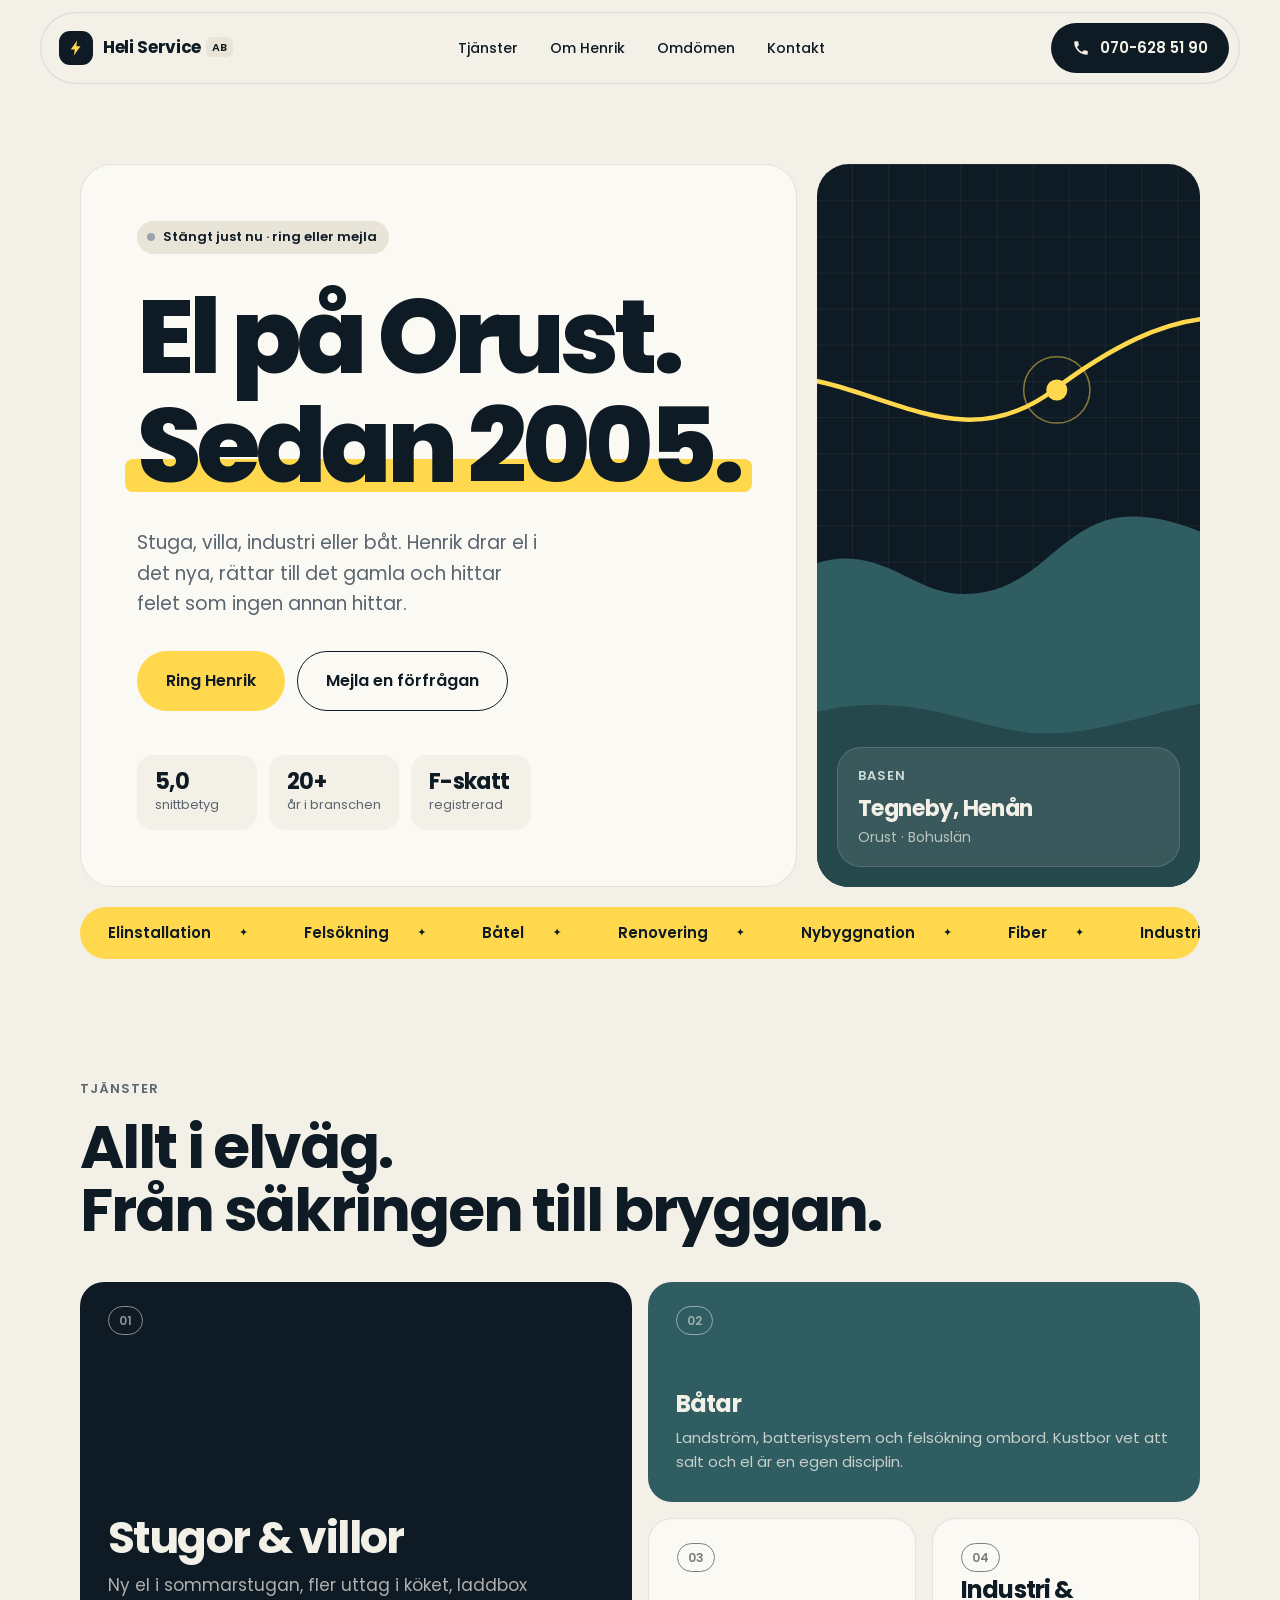
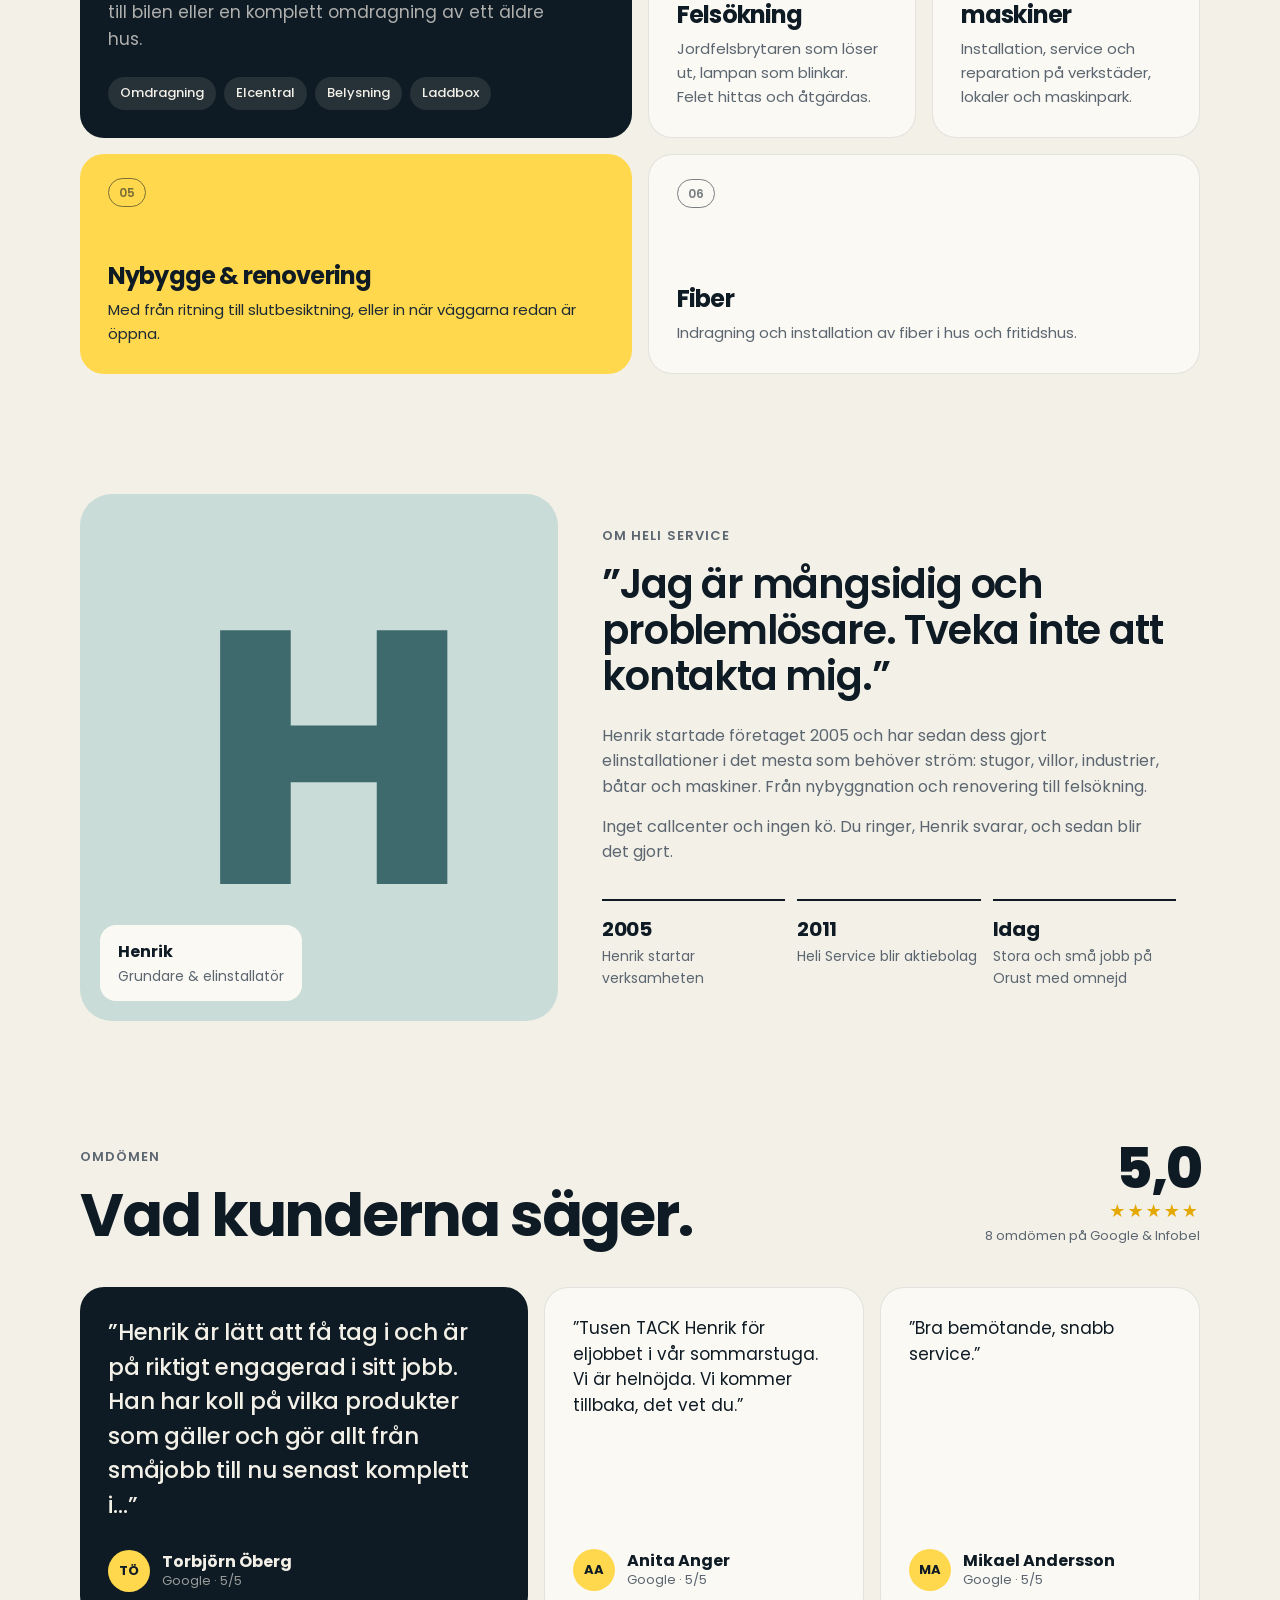
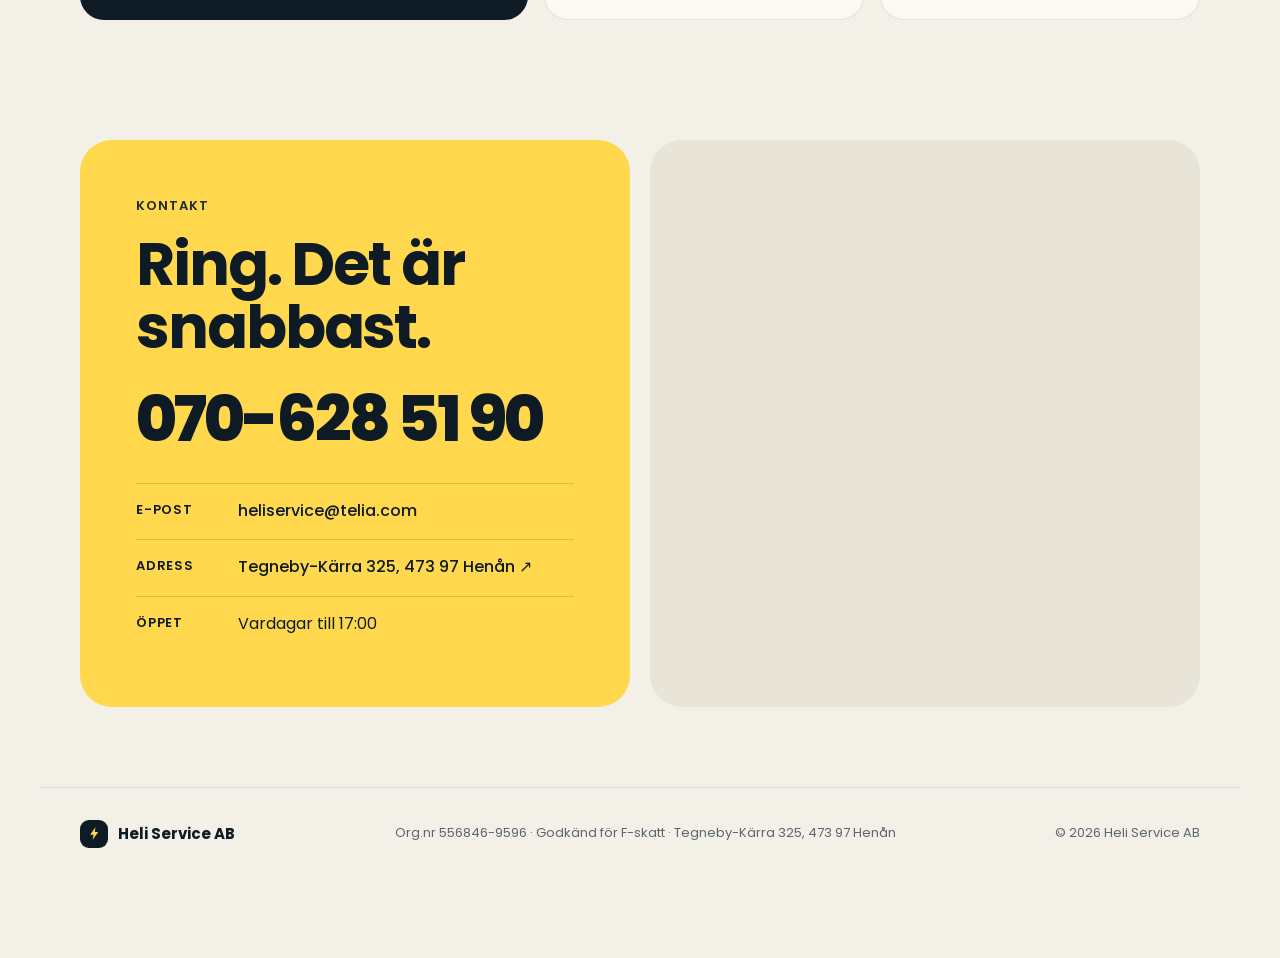
==== index.html @ 4d69cce1 "Lägg till webbplats för Heli Service AB Co-Authored-By: Claude Opus 5.5 <noreply@anthropic.com> Clau" ====
<!doctype html>
<html lang="sv">
<head>
  <meta charset="utf-8">
  <meta name="viewport" content="width=device-width, initial-scale=1">
  <title>Heli Service AB — Elektriker på Orust sedan 2005</title>
  <meta name="description" content="Heli Service AB i Henån. Elinstallationer för stugor, villor, industri, båtar och maskiner. Nybyggnation, renovering och felsökning. Ring Henrik: 070-628 51 90.">
  <meta name="theme-color" content="#0F1B24">
  <link rel="icon" href="data:image/svg+xml,%3Csvg xmlns='http://www.w3.org/2000/svg' viewBox='0 0 32 32'%3E%3Crect width='32' height='32' rx='9' fill='%230F1B24'/%3E%3Cpath d='M18 5 9 18h6l-2 9 9-13h-6z' fill='%23FFD84D'/%3E%3C/svg%3E">
  <link rel="preconnect" href="https://fonts.googleapis.com">
  <link rel="preconnect" href="https://fonts.gstatic.com" crossorigin>
  <link href="https://fonts.googleapis.com/css2?family=Poppins:wght@400;500;600;700;800&display=swap" rel="stylesheet">
  <link rel="stylesheet" href="styles.css">
  <script type="application/ld+json">
  {
    "@context": "https://schema.org",
    "@type": "Electrician",
    "name": "Heli Service AB",
    "telephone": "+46706285190",
    "email": "heliservice@telia.com",
    "foundingDate": "2005",
    "address": {
      "@type": "PostalAddress",
      "streetAddress": "Tegneby-Kärra 325",
      "postalCode": "473 97",
      "addressLocality": "Henån",
      "addressCountry": "SE"
    },
    "geo": { "@type": "GeoCoordinates", "latitude": 58.1513, "longitude": 11.5915 },
    "areaServed": "Orust",
    "aggregateRating": { "@type": "AggregateRating", "ratingValue": "5", "reviewCount": "8" }
  }
  </script>
</head>
<body>

  <header class="nav" id="top">
    <a class="brand" href="#top" aria-label="Heli Service AB, till toppen">
      <span class="brand-mark" aria-hidden="true">
        <svg viewBox="0 0 24 24"><path d="M13.5 2 5 14h5.5L9 22l9-12.5h-5.5z"/></svg>
      </span>
      <span class="brand-name">Heli Service<span class="brand-ab">AB</span></span>
    </a>
    <nav class="nav-links" aria-label="Huvudmeny">
      <a href="#tjanster">Tjänster</a>
      <a href="#om">Om Henrik</a>
      <a href="#omdomen">Omdömen</a>
      <a href="#kontakt">Kontakt</a>
    </nav>
    <a class="btn btn-dark nav-cta" href="tel:+46706285190">
      <svg viewBox="0 0 24 24" aria-hidden="true"><path d="M6.6 10.8a15.1 15.1 0 0 0 6.6 6.6l2.2-2.2c.3-.3.7-.4 1-.2 1.1.4 2.3.6 3.6.6.6 0 1 .4 1 1V20c0 .6-.4 1-1 1A17 17 0 0 1 3 4c0-.6.4-1 1-1h3.5c.6 0 1 .4 1 1 0 1.3.2 2.5.6 3.6.1.3 0 .7-.2 1z"/></svg>
      070-628 51 90
    </a>
  </header>

  <main>

    <!-- HERO -->
    <section class="hero">
      <div class="hero-copy">
        <p class="status" id="status" hidden>
          <span class="dot" aria-hidden="true"></span><span id="status-text"></span>
        </p>
        <h1>El på Orust.<br><span class="hl">Sedan 2005.</span></h1>
        <p class="lead">Stuga, villa, industri eller båt. Henrik drar el i det nya, rättar till det gamla och hittar felet som ingen annan hittar.</p>
        <div class="hero-actions">
          <a class="btn btn-volt btn-lg" href="tel:+46706285190">Ring Henrik</a>
          <a class="btn btn-ghost btn-lg" href="mailto:heliservice@telia.com">Mejla en förfrågan</a>
        </div>
        <ul class="hero-facts" aria-label="Snabbfakta">
          <li><strong>5,0</strong><span>snittbetyg</span></li>
          <li><strong>20+</strong><span>år i branschen</span></li>
          <li><strong>F-skatt</strong><span>registrerad</span></li>
        </ul>
      </div>

      <div class="hero-card" aria-hidden="true">
        <svg class="coast" viewBox="0 0 400 480" preserveAspectRatio="xMidYMid slice">
          <defs>
            <pattern id="grid" width="24" height="24" patternUnits="userSpaceOnUse">
              <path d="M24 0H0v24" fill="none" stroke="currentColor" stroke-opacity=".07"/>
            </pattern>
          </defs>
          <rect width="400" height="480" fill="url(#grid)"/>
          <!-- förenklad kustlinje -->
          <path class="land" d="M0 300c40-10 60-40 95-38s50 30 90 22 55-52 100-50 60 30 115 18V480H0z"/>
          <path class="land land-2" d="M0 380c50-6 80-26 130-20s70 24 120 16 90-30 150-18V480H0z"/>
          <path class="wire" d="M-10 150 C 90 110, 150 210, 230 150 S 360 90, 420 130"/>
          <circle class="pin-ring" cx="232" cy="150" r="22"/>
          <circle class="pin" cx="232" cy="150" r="7"/>
        </svg>
        <div class="hero-card-label">
          <span class="eyebrow">Basen</span>
          <strong>Tegneby, Henån</strong>
          <span>Orust · Bohuslän</span>
        </div>
      </div>
    </section>

    <!-- MARQUEE -->
    <div class="ticker" aria-hidden="true">
      <div class="ticker-track">
        <span>Elinstallation</span><span>Felsökning</span><span>Båtel</span><span>Renovering</span><span>Nybyggnation</span><span>Fiber</span><span>Industri</span><span>Maskiner</span>
        <span>Elinstallation</span><span>Felsökning</span><span>Båtel</span><span>Renovering</span><span>Nybyggnation</span><span>Fiber</span><span>Industri</span><span>Maskiner</span>
      </div>
    </div>

    <!-- TJÄNSTER -->
    <section class="section" id="tjanster">
      <div class="section-head">
        <p class="eyebrow">Tjänster</p>
        <h2>Allt i elväg.<br>Från säkringen till bryggan.</h2>
      </div>

      <div class="bento">
        <article class="tile tile-xl tile-dark">
          <span class="tag">01</span>
          <h3>Stugor &amp; villor</h3>
          <p>Ny el i sommarstugan, fler uttag i köket, laddbox till bilen eller en komplett omdragning av ett äldre hus.</p>
          <ul class="chips">
            <li>Omdragning</li><li>Elcentral</li><li>Belysning</li><li>Laddbox</li>
          </ul>
        </article>

        <article class="tile tile-sea">
          <span class="tag">02</span>
          <h3>Båtar</h3>
          <p>Landström, batterisystem och felsökning ombord. Kust&shy;bor vet att salt och el är en egen disciplin.</p>
        </article>

        <article class="tile">
          <span class="tag">03</span>
          <h3>Felsökning</h3>
          <p>Jordfelsbrytaren som löser ut, lampan som blinkar. Felet hittas och åtgärdas.</p>
        </article>

        <article class="tile">
          <span class="tag">04</span>
          <h3>Industri &amp; maskiner</h3>
          <p>Installation, service och reparation på verkstäder, lokaler och maskinpark.</p>
        </article>

        <article class="tile tile-volt">
          <span class="tag">05</span>
          <h3>Nybygge &amp; renovering</h3>
          <p>Med från ritning till slutbesiktning, eller in när väggarna redan är öppna.</p>
        </article>

        <article class="tile tile-wide">
          <span class="tag">06</span>
          <h3>Fiber</h3>
          <p>Indragning och installation av fiber i hus och fritidshus.</p>
        </article>
      </div>
    </section>

    <!-- OM -->
    <section class="section about" id="om">
      <div class="about-card">
        <div class="monogram" aria-hidden="true">H</div>
        <div class="about-meta">
          <strong>Henrik</strong>
          <span>Grundare &amp; elinstallatör</span>
        </div>
      </div>
      <div class="about-copy">
        <p class="eyebrow">Om Heli Service</p>
        <blockquote>
          <p>”Jag är mångsidig och problemlösare. Tveka inte att kontakta mig.”</p>
        </blockquote>
        <p>Henrik startade företaget 2005 och har sedan dess gjort elinstallationer i det mesta som behöver ström: stugor, villor, industrier, båtar och maskiner. Från nybyggnation och renovering till felsökning.</p>
        <p>Inget callcenter och ingen kö. Du ringer, Henrik svarar, och sedan blir det gjort.</p>
        <dl class="timeline">
          <div><dt>2005</dt><dd>Henrik startar verksamheten</dd></div>
          <div><dt>2011</dt><dd>Heli Service blir aktiebolag</dd></div>
          <div><dt>Idag</dt><dd>Stora och små jobb på Orust med omnejd</dd></div>
        </dl>
      </div>
    </section>

    <!-- OMDÖMEN -->
    <section class="section" id="omdomen">
      <div class="section-head section-head-row">
        <div>
          <p class="eyebrow">Omdömen</p>
          <h2>Vad kunderna säger.</h2>
        </div>
        <div class="score">
          <span class="score-num">5,0</span>
          <span class="stars" aria-label="5 av 5 stjärnor">★★★★★</span>
          <span class="score-sub">8 omdömen på Google &amp; Infobel</span>
        </div>
      </div>

      <div class="reviews">
        <figure class="review review-lg">
          <blockquote>”Henrik är lätt att få tag i och är på riktigt engagerad i sitt jobb. Han har koll på vilka produkter som gäller och gör allt från småjobb till nu senast komplett i…”</blockquote>
          <figcaption><span class="avatar">TÖ</span><span><strong>Torbjörn Öberg</strong><small>Google · 5/5</small></span></figcaption>
        </figure>
        <figure class="review">
          <blockquote>”Tusen TACK Henrik för eljobbet i vår sommarstuga. Vi är helnöjda. Vi kommer tillbaka, det vet du.”</blockquote>
          <figcaption><span class="avatar">AA</span><span><strong>Anita Anger</strong><small>Google · 5/5</small></span></figcaption>
        </figure>
        <figure class="review">
          <blockquote>”Bra bemötande, snabb service.”</blockquote>
          <figcaption><span class="avatar">MA</span><span><strong>Mikael Andersson</strong><small>Google · 5/5</small></span></figcaption>
        </figure>
      </div>
    </section>

    <!-- KONTAKT -->
    <section class="section contact" id="kontakt">
      <div class="contact-card">
        <p class="eyebrow">Kontakt</p>
        <h2>Ring. Det är snabbast.</h2>
        <a class="big-phone" href="tel:+46706285190">070-628 51 90</a>
        <ul class="contact-list">
          <li>
            <span>E-post</span>
            <a href="mailto:heliservice@telia.com">heliservice@telia.com</a>
          </li>
          <li>
            <span>Adress</span>
            <a href="https://www.google.com/maps/dir/?api=1&destination=Tegneby-K%C3%A4rra+325,+473+97+Hen%C3%A5n" target="_blank" rel="noopener">Tegneby-Kärra 325, 473 97 Henån ↗</a>
          </li>
          <li>
            <span>Öppet</span>
            <p>Vardagar till 17:00</p>
          </li>
        </ul>
      </div>
      <div class="map">
        <iframe title="Karta över Tegneby, Henån"
          src="https://www.openstreetmap.org/export/embed.html?bbox=11.53%2C58.12%2C11.66%2C58.18&layer=mapnik&marker=58.1513%2C11.5915"
          loading="lazy"></iframe>
      </div>
    </section>

  </main>

  <footer class="footer">
    <div class="footer-brand">
      <span class="brand-mark" aria-hidden="true"><svg viewBox="0 0 24 24"><path d="M13.5 2 5 14h5.5L9 22l9-12.5h-5.5z"/></svg></span>
      <span>Heli Service AB</span>
    </div>
    <p>Org.nr 556846-9596 · Godkänd för F-skatt · Tegneby-Kärra 325, 473 97 Henån</p>
    <p>© <span id="year">2026</span> Heli Service AB</p>
  </footer>

  <a class="fab" href="tel:+46706285190" aria-label="Ring Heli Service">
    <svg viewBox="0 0 24 24" aria-hidden="true"><path d="M6.6 10.8a15.1 15.1 0 0 0 6.6 6.6l2.2-2.2c.3-.3.7-.4 1-.2 1.1.4 2.3.6 3.6.6.6 0 1 .4 1 1V20c0 .6-.4 1-1 1A17 17 0 0 1 3 4c0-.6.4-1 1-1h3.5c.6 0 1 .4 1 1 0 1.3.2 2.5.6 3.6.1.3 0 .7-.2 1z"/></svg>
    Ring
  </a>

  <script src="main.js" defer></script>
</body>
</html>
---- styles.css ----
:root {
  --paper: #F3F0E8;
  --paper-2: #E9E4D8;
  --ink: #0F1B24;
  --ink-2: #1B2A35;
  --muted: #5B6670;
  --line: rgba(15, 27, 36, .1);
  --volt: #FFD84D;
  --sea: #2F5D62;
  --sea-2: #C9DCD8;
  --r-xl: 32px;
  --r-lg: 24px;
  --r-md: 16px;
  --gutter: clamp(16px, 4vw, 40px);
  --max: 1200px;
}

*, *::before, *::after { box-sizing: border-box; }
html { scroll-behavior: smooth; scroll-padding-top: 96px; }
body {
  margin: 0;
  font-family: "Poppins", system-ui, sans-serif;
  background: var(--paper);
  color: var(--ink);
  font-size: 16px;
  line-height: 1.6;
  -webkit-font-smoothing: antialiased;
}
img, svg { display: block; }
a { color: inherit; }
h1, h2, h3 { margin: 0; line-height: 1.05; letter-spacing: -0.035em; font-weight: 700; }
p { margin: 0; }

.eyebrow {
  font-size: 13px; font-weight: 600; letter-spacing: .08em; text-transform: uppercase;
  color: var(--muted); margin-bottom: 16px;
}

/* ---------- Buttons ---------- */
.btn {
  display: inline-flex; align-items: center; gap: 10px;
  padding: 12px 20px; border-radius: 999px;
  font-weight: 600; font-size: 15px; text-decoration: none;
  transition: transform .2s ease, background .2s ease;
  border: 1.5px solid transparent;
}
.btn:hover { transform: translateY(-2px); }
.btn:active { transform: translateY(0); }
.btn svg { width: 18px; height: 18px; fill: currentColor; }
.btn-lg { padding: 16px 28px; font-size: 16px; }
.btn-dark { background: var(--ink); color: var(--paper); }
.btn-volt { background: var(--volt); color: var(--ink); }
.btn-volt:hover { background: #FFE173; }
.btn-ghost { border-color: var(--ink); }
.btn-ghost:hover { background: var(--ink); color: var(--paper); }

/* ---------- Nav ---------- */
.nav {
  position: sticky; top: 12px; z-index: 50;
  max-width: var(--max); margin: 12px auto 0;
  margin-inline: max(var(--gutter), calc((100% - var(--max)) / 2));
  display: flex; align-items: center; justify-content: space-between; gap: 16px;
  padding: 10px 10px 10px 18px;
  background: rgba(243, 240, 232, .78);
  backdrop-filter: blur(14px) saturate(1.4);
  -webkit-backdrop-filter: blur(14px) saturate(1.4);
  border: 1px solid var(--line);
  border-radius: 999px;
}
.brand { display: flex; align-items: center; gap: 10px; text-decoration: none; font-weight: 700; letter-spacing: -0.02em; }
.brand-mark {
  width: 34px; height: 34px; border-radius: 11px; background: var(--ink);
  display: grid; place-items: center; flex: none;
}
.brand-mark svg { width: 18px; height: 18px; fill: var(--volt); }
.brand-name { font-size: 17px; }
.brand-ab { font-size: 11px; font-weight: 600; margin-left: 5px; padding: 2px 6px; border-radius: 6px; background: var(--paper-2); vertical-align: 2px; }
.nav-links { display: flex; gap: 4px; }
.nav-links a {
  text-decoration: none; font-size: 14px; font-weight: 500;
  padding: 8px 14px; border-radius: 999px; transition: background .2s;
}
.nav-links a:hover { background: var(--paper-2); }

/* ---------- Layout ---------- */
main { max-width: var(--max); margin: 0 auto; padding: 0 var(--gutter); }
.section { padding: clamp(64px, 10vw, 120px) 0 0; }
.section-head { margin-bottom: 40px; }
.section-head h2, .contact h2 { font-size: clamp(34px, 5.5vw, 60px); }
.section-head-row { display: flex; justify-content: space-between; align-items: flex-end; gap: 24px; flex-wrap: wrap; }

/* ---------- Hero ---------- */
.hero {
  display: grid; grid-template-columns: 1.25fr 1fr; gap: 20px;
  padding-top: clamp(40px, 7vw, 80px);
}
.hero-copy {
  background: #FBF9F4; border-radius: var(--r-xl); border: 1px solid var(--line);
  padding: clamp(28px, 5vw, 56px);
  display: flex; flex-direction: column; justify-content: center;
}
.status {
  display: inline-flex; align-self: flex-start; align-items: center; gap: 8px;
  font-size: 13px; font-weight: 600; padding: 6px 12px 6px 10px; border-radius: 999px;
  background: var(--paper-2); margin-bottom: 28px;
}
.status .dot { width: 8px; height: 8px; border-radius: 50%; background: #9AA3A9; }
.status.open .dot { background: #2BB673; box-shadow: 0 0 0 0 rgba(43,182,115,.5); animation: pulse 2s infinite; }
@keyframes pulse { 70% { box-shadow: 0 0 0 8px rgba(43,182,115,0); } 100% { box-shadow: 0 0 0 0 rgba(43,182,115,0); } }

.hero h1 { font-size: clamp(46px, 8.4vw, 104px); font-weight: 800; letter-spacing: -0.05em; }
.hl { position: relative; white-space: nowrap; }
.hl::after {
  content: ""; position: absolute; left: -2%; right: -2%; bottom: .08em; height: .32em;
  background: var(--volt); border-radius: 8px; z-index: -1;
}
.hero h1 .hl { z-index: 0; display: inline-block; }
.lead { font-size: clamp(17px, 1.6vw, 19px); color: var(--muted); max-width: 34ch; margin: 28px 0 32px; }
.hero-actions { display: flex; gap: 12px; flex-wrap: wrap; }
.hero-facts {
  list-style: none; padding: 0; margin: 44px 0 0;
  display: flex; gap: 12px; flex-wrap: wrap;
}
.hero-facts li {
  display: flex; flex-direction: column; padding: 14px 18px; border-radius: var(--r-md);
  background: var(--paper); min-width: 120px;
}
.hero-facts strong { font-size: 22px; letter-spacing: -0.03em; line-height: 1.2; }
.hero-facts span { font-size: 13px; color: var(--muted); }

.hero-card {
  position: relative; overflow: hidden; border-radius: var(--r-xl);
  background: var(--ink); color: var(--paper); min-height: 460px;
}
.coast { position: absolute; inset: 0; width: 100%; height: 100%; color: var(--paper); }
.coast .land { fill: var(--sea); }
.coast .land-2 { fill: #24484C; }
.coast .wire {
  fill: none; stroke: var(--volt); stroke-width: 3; stroke-linecap: round;
  stroke-dasharray: 600; stroke-dashoffset: 600; animation: draw 2.4s .3s ease-out forwards;
}
.coast .pin { fill: var(--volt); }
.coast .pin-ring { fill: none; stroke: var(--volt); stroke-opacity: .5; transform-origin: 232px 150px; animation: ring 2.4s infinite; }
@keyframes draw { to { stroke-dashoffset: 0; } }
@keyframes ring { 0% { transform: scale(.4); opacity: 1; } 100% { transform: scale(1.6); opacity: 0; } }
.hero-card-label {
  position: absolute; left: 20px; bottom: 20px; right: 20px;
  display: flex; flex-direction: column; padding: 18px 20px; border-radius: var(--r-lg);
  background: rgba(243, 240, 232, .1); backdrop-filter: blur(10px); -webkit-backdrop-filter: blur(10px);
  border: 1px solid rgba(243, 240, 232, .15);
}
.hero-card-label .eyebrow { color: var(--sea-2); margin-bottom: 4px; }
.hero-card-label strong { font-size: 22px; letter-spacing: -0.02em; }
.hero-card-label span:last-child { font-size: 14px; opacity: .7; }

/* ---------- Ticker ---------- */
.ticker {
  margin-top: 20px; overflow: hidden; border-radius: 999px; background: var(--volt);
  padding: 14px 0;
}
.ticker-track { display: flex; width: max-content; animation: scroll 32s linear infinite; }
.ticker span { font-weight: 600; font-size: 15px; padding: 0 28px; display: inline-flex; align-items: center; gap: 28px; white-space: nowrap; }
.ticker span::after { content: "✦"; font-size: 11px; }
@keyframes scroll { to { transform: translateX(-50%); } }

/* ---------- Bento ---------- */
.bento {
  display: grid; gap: 16px;
  grid-template-columns: repeat(4, 1fr);
  grid-auto-rows: minmax(220px, auto);
}
.tile {
  position: relative; border-radius: var(--r-lg); padding: 28px;
  background: #FBF9F4; border: 1px solid var(--line);
  display: flex; flex-direction: column; justify-content: flex-end; gap: 10px;
  transition: transform .3s ease;
}
.tile:hover { transform: translateY(-4px); }
.tile h3 { font-size: 24px; }
.tile p { color: var(--muted); font-size: 15px; }
.tag {
  position: absolute; top: 24px; left: 28px;
  font-size: 12px; font-weight: 600; padding: 4px 10px; border-radius: 999px;
  border: 1px solid currentColor; opacity: .55;
}
.tile-xl { grid-column: span 2; grid-row: span 2; }
.tile-xl h3 { font-size: clamp(30px, 3.6vw, 44px); }
.tile-dark { background: var(--ink); color: var(--paper); border: 0; }
.tile-dark p { color: rgba(243, 240, 232, .7); font-size: 17px; max-width: 40ch; }
.tile-sea { background: var(--sea); color: var(--paper); border: 0; grid-column: span 2; }
.tile-sea p { color: rgba(243, 240, 232, .78); }
.tile-volt { background: var(--volt); border: 0; grid-column: span 2; }
.tile-wide { grid-column: span 2; }
.tile-volt p { color: var(--ink-2); }
.chips { list-style: none; padding: 0; margin: 14px 0 0; display: flex; gap: 8px; flex-wrap: wrap; }
.chips li { font-size: 13px; font-weight: 500; padding: 6px 12px; border-radius: 999px; background: rgba(243, 240, 232, .1); }

/* ---------- About ---------- */
.about { display: grid; grid-template-columns: 1fr 1.3fr; gap: 20px; align-items: stretch; }
.about-card {
  border-radius: var(--r-xl); background: var(--sea-2); min-height: 420px;
  position: relative; overflow: hidden; display: flex; align-items: flex-end; padding: 20px;
}
.monogram {
  position: absolute; inset: 0; display: grid; place-items: center;
  font-size: clamp(220px, 30vw, 360px); font-weight: 800; letter-spacing: -0.08em; line-height: 1;
  color: var(--sea); opacity: .9;
}
.about-meta {
  position: relative; display: flex; flex-direction: column;
  background: #FBF9F4; border-radius: var(--r-md); padding: 14px 18px;
}
.about-meta span { font-size: 14px; color: var(--muted); }
.about-copy { padding: clamp(8px, 3vw, 32px) clamp(0px, 2vw, 24px); display: flex; flex-direction: column; justify-content: center; }
.about-copy blockquote { margin: 0 0 24px; }
.about-copy blockquote p { font-size: clamp(26px, 3.4vw, 40px); font-weight: 600; letter-spacing: -0.03em; line-height: 1.15; }
.about-copy > p { color: var(--muted); max-width: 56ch; margin-bottom: 14px; }
.timeline { margin: 20px 0 0; display: grid; grid-template-columns: repeat(3, 1fr); gap: 12px; }
.timeline div { border-top: 2px solid var(--ink); padding-top: 12px; }
.timeline dt { font-weight: 700; font-size: 20px; letter-spacing: -0.02em; }
.timeline dd { margin: 0; font-size: 14px; color: var(--muted); }

/* ---------- Reviews ---------- */
.score { display: flex; flex-direction: column; align-items: flex-end; }
.score-num { font-size: 56px; font-weight: 800; letter-spacing: -0.05em; line-height: 1; }
.stars { color: #E5A800; letter-spacing: 2px; font-size: 18px; }
.score-sub { font-size: 13px; color: var(--muted); }
.reviews { display: grid; grid-template-columns: 1.4fr 1fr 1fr; gap: 16px; }
.review {
  margin: 0; border-radius: var(--r-lg); padding: 28px; background: #FBF9F4; border: 1px solid var(--line);
  display: flex; flex-direction: column; justify-content: space-between; gap: 28px;
}
.review blockquote { margin: 0; font-size: 17px; line-height: 1.5; }
.review-lg { background: var(--ink); color: var(--paper); border: 0; }
.review-lg blockquote { font-size: clamp(19px, 2vw, 23px); font-weight: 500; letter-spacing: -0.01em; }
.review figcaption { display: flex; align-items: center; gap: 12px; }
.review figcaption span:last-child { display: flex; flex-direction: column; line-height: 1.3; }
.review small { color: var(--muted); font-size: 13px; }
.review-lg small { color: rgba(243, 240, 232, .6); }
.avatar {
  width: 42px; height: 42px; border-radius: 50%; display: grid; place-items: center;
  font-size: 13px; font-weight: 700; background: var(--volt); color: var(--ink); flex: none;
}

/* ---------- Contact ---------- */
.contact { display: grid; grid-template-columns: 1fr 1fr; gap: 20px; padding-bottom: 20px; }
.contact-card {
  border-radius: var(--r-xl); background: var(--volt); padding: clamp(28px, 5vw, 56px);
}
.contact-card .eyebrow { color: var(--ink-2); }
.big-phone {
  display: block; margin: 28px 0 32px; text-decoration: none;
  font-size: clamp(36px, 5.6vw, 64px); font-weight: 800; letter-spacing: -0.045em; line-height: 1;
}
.big-phone:hover { text-decoration: underline; text-decoration-thickness: 4px; text-underline-offset: 8px; }
.contact-list { list-style: none; padding: 0; margin: 0; display: grid; gap: 2px; }
.contact-list li {
  display: grid; grid-template-columns: 90px 1fr; gap: 12px; padding: 14px 0;
  border-top: 1px solid rgba(15, 27, 36, .15);
}
.contact-list span { font-size: 13px; font-weight: 600; text-transform: uppercase; letter-spacing: .06em; padding-top: 2px; }
.contact-list a { text-decoration: none; font-weight: 500; overflow-wrap: anywhere; }
.contact-list a:hover { text-decoration: underline; }
.map { border-radius: var(--r-xl); overflow: hidden; min-height: 420px; background: var(--paper-2); }
.map iframe { width: 100%; height: 100%; min-height: 420px; border: 0; filter: grayscale(.6) contrast(1.05); }

/* ---------- Footer ---------- */
.footer {
  max-width: var(--max); margin: 60px auto 0; padding: 32px var(--gutter) 110px;
  display: flex; flex-wrap: wrap; gap: 12px 32px; align-items: center; justify-content: space-between;
  font-size: 13px; color: var(--muted); border-top: 1px solid var(--line);
}
.footer-brand { display: flex; align-items: center; gap: 10px; font-weight: 700; color: var(--ink); font-size: 15px; }
.footer-brand .brand-mark { width: 28px; height: 28px; border-radius: 9px; }
.footer-brand .brand-mark svg { width: 15px; height: 15px; }

/* ---------- Floating call ---------- */
.fab {
  display: none; position: fixed; right: 16px; bottom: 16px; z-index: 60;
  align-items: center; gap: 8px; padding: 14px 22px; border-radius: 999px;
  background: var(--ink); color: var(--paper); text-decoration: none; font-weight: 600;
  box-shadow: 0 10px 30px rgba(15, 27, 36, .25);
}
.fab svg { width: 18px; height: 18px; fill: var(--volt); }

/* ---------- Reveal ---------- */
.reveal { opacity: 0; transform: translateY(24px); transition: opacity .7s ease, transform .7s ease; }
.reveal.in { opacity: 1; transform: none; }

/* ---------- Responsive ---------- */
@media (max-width: 980px) {
  .nav-links { display: none; }
  .hero, .about, .contact { grid-template-columns: 1fr; }
  .hero-card { min-height: 340px; }
  .bento { grid-template-columns: repeat(2, 1fr); }
  .reviews { grid-template-columns: 1fr 1fr; }
  .review-lg { grid-column: span 2; }
  .about-card { min-height: 340px; }
}
@media (max-width: 620px) {
  .nav { padding-left: 14px; }
  .nav-cta { display: none; }
  .fab { display: inline-flex; }
  .bento { grid-template-columns: 1fr; }
  .tile-xl, .tile-sea, .tile-volt, .tile-wide { grid-column: auto; grid-row: auto; }
  .tile { min-height: 200px; }
  .reviews { grid-template-columns: 1fr; }
  .review-lg { grid-column: auto; }
  .score { align-items: flex-start; }
  .timeline { grid-template-columns: 1fr; }
  .contact-list li { grid-template-columns: 1fr; gap: 2px; }
  .hero-facts li { flex: 1; min-width: 0; padding: 12px 14px; }
  .hero-facts strong { font-size: 18px; white-space: nowrap; }
}

@media (prefers-reduced-motion: reduce) {
  *, *::before, *::after { animation: none !important; transition: none !important; }
  .coast .wire { stroke-dashoffset: 0; }
  .reveal { opacity: 1; transform: none; }
}
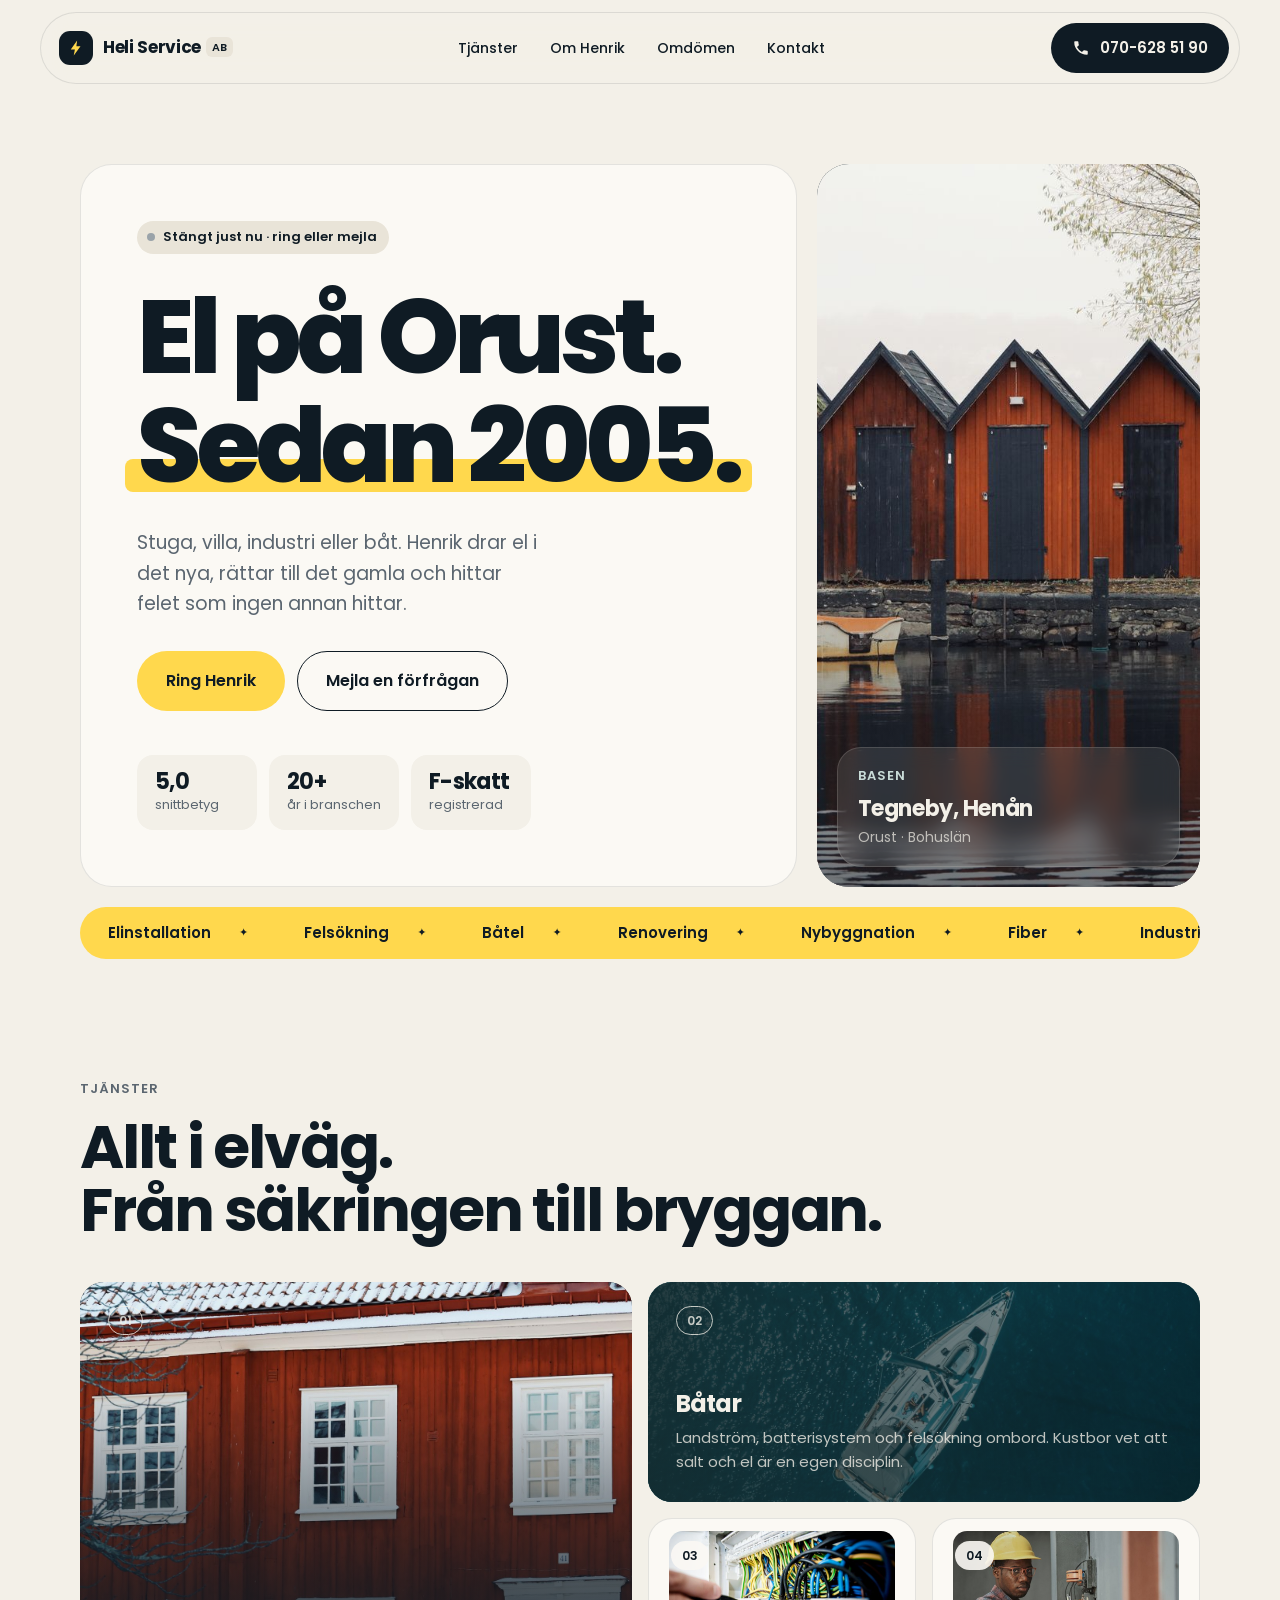
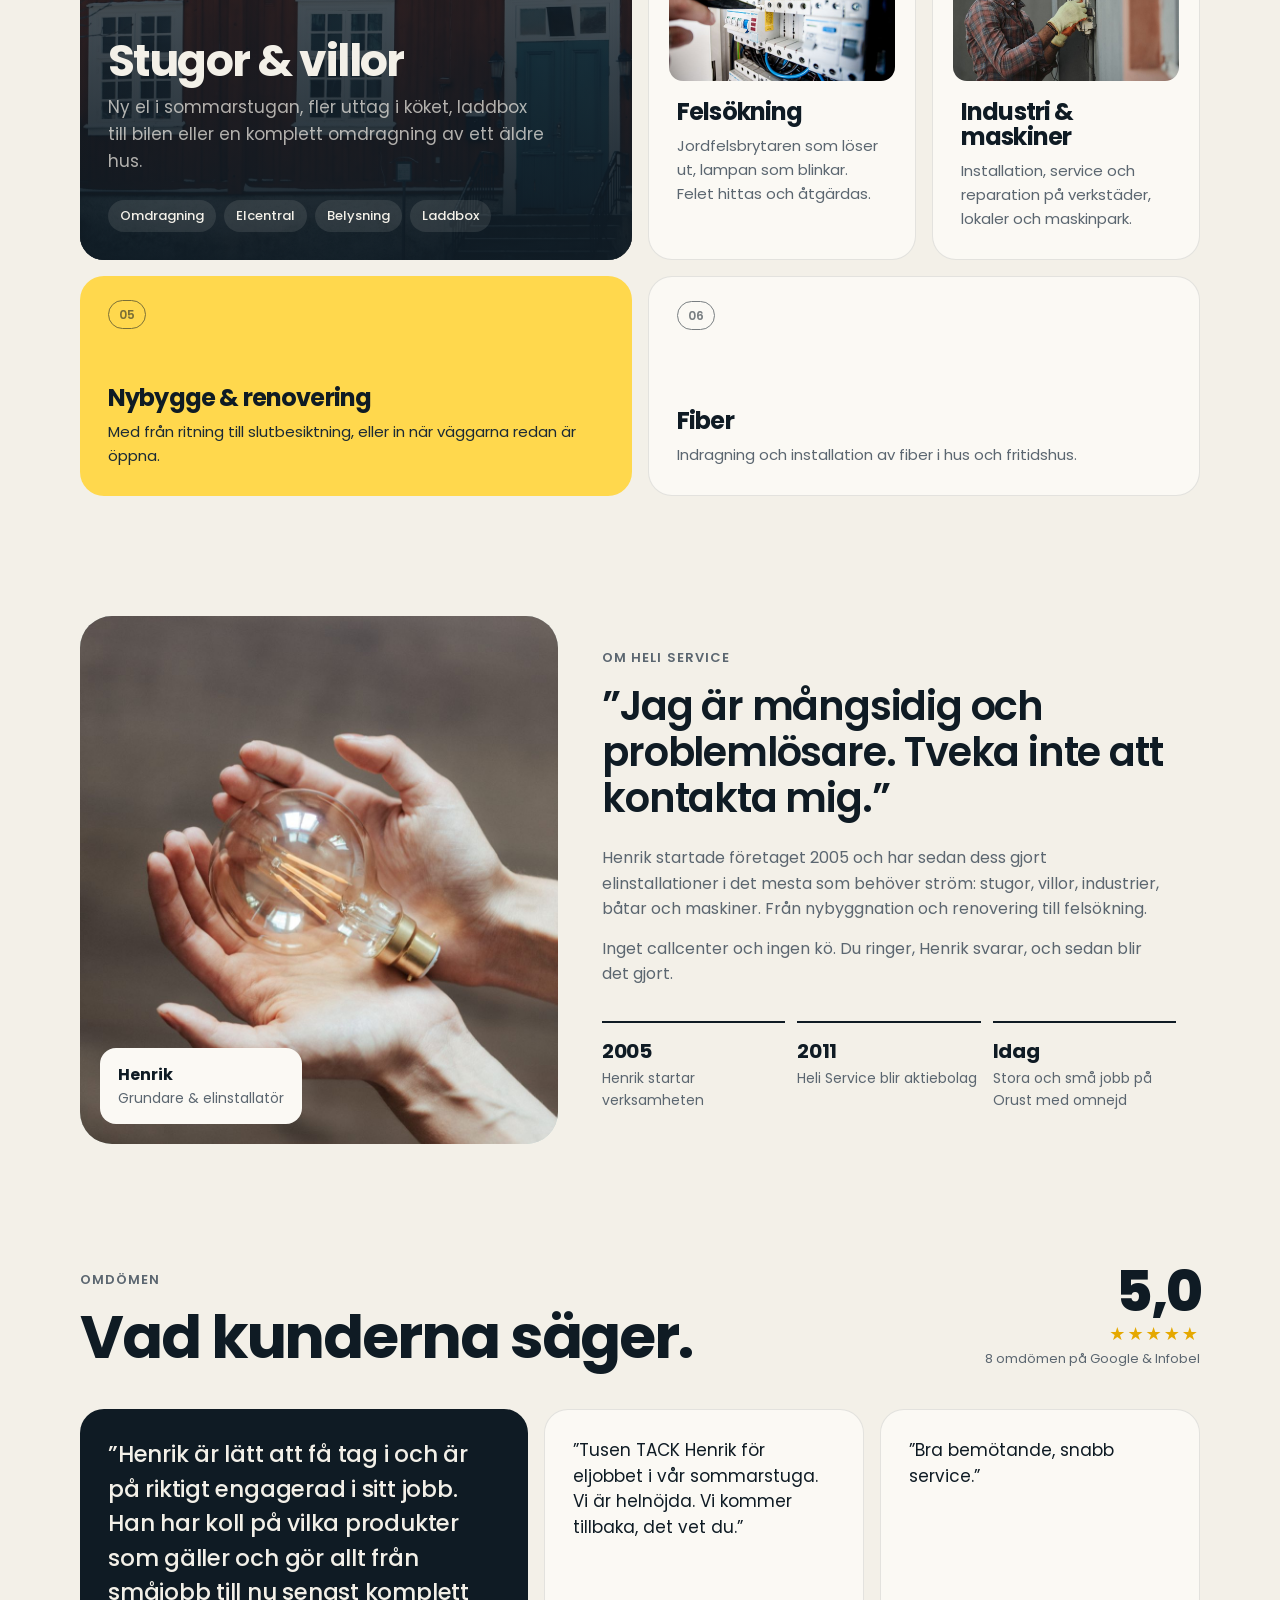
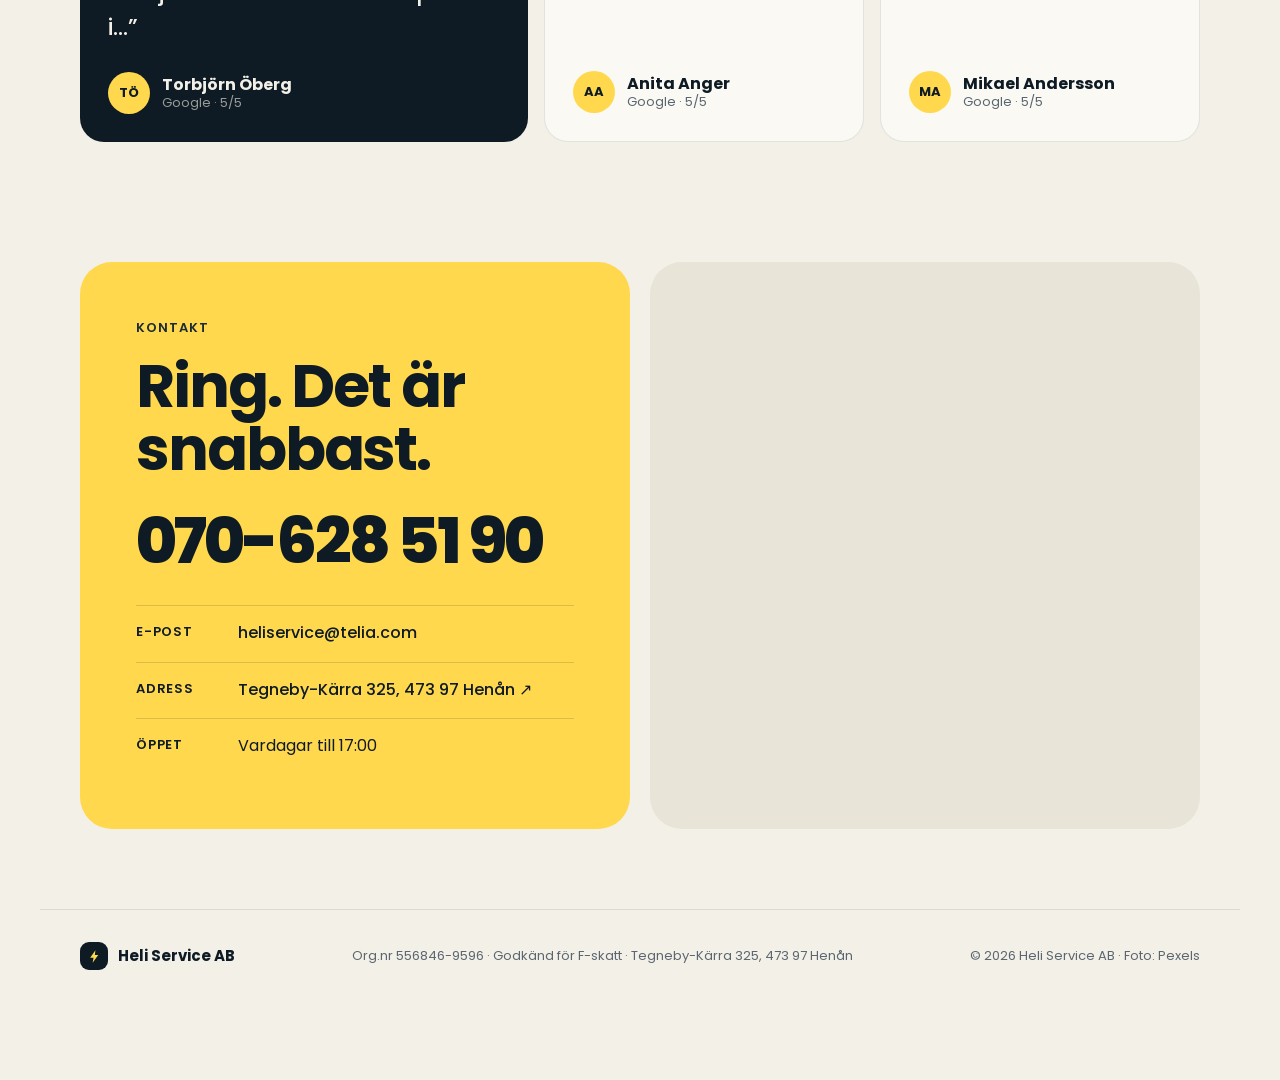
==== commit 63dbcd69: "Lägg in Pexels-foton och ta bort skärmdumpar ur repot Co-Authored-By: Claude Opus 5.5 <noreply@anthr" ====
--- a/index.html
+++ b/index.html
@@ -75,20 +75,7 @@
       </div>
 
       <div class="hero-card" aria-hidden="true">
-        <svg class="coast" viewBox="0 0 400 480" preserveAspectRatio="xMidYMid slice">
-          <defs>
-            <pattern id="grid" width="24" height="24" patternUnits="userSpaceOnUse">
-              <path d="M24 0H0v24" fill="none" stroke="currentColor" stroke-opacity=".07"/>
-            </pattern>
-          </defs>
-          <rect width="400" height="480" fill="url(#grid)"/>
-          <!-- förenklad kustlinje -->
-          <path class="land" d="M0 300c40-10 60-40 95-38s50 30 90 22 55-52 100-50 60 30 115 18V480H0z"/>
-          <path class="land land-2" d="M0 380c50-6 80-26 130-20s70 24 120 16 90-30 150-18V480H0z"/>
-          <path class="wire" d="M-10 150 C 90 110, 150 210, 230 150 S 360 90, 420 130"/>
-          <circle class="pin-ring" cx="232" cy="150" r="22"/>
-          <circle class="pin" cx="232" cy="150" r="7"/>
-        </svg>
+        <img class="hero-img" src="img/batbodar.jpg" alt="" width="1400" height="933" fetchpriority="high">
         <div class="hero-card-label">
           <span class="eyebrow">Basen</span>
           <strong>Tegneby, Henån</strong>
@@ -113,7 +100,8 @@
       </div>
 
       <div class="bento">
-        <article class="tile tile-xl tile-dark">
+        <article class="tile tile-xl tile-dark tile-photo">
+          <img class="tile-bg" src="img/rott-hus.jpg" alt="" loading="lazy">
           <span class="tag">01</span>
           <h3>Stugor &amp; villor</h3>
           <p>Ny el i sommarstugan, fler uttag i köket, laddbox till bilen eller en komplett omdragning av ett äldre hus.</p>
@@ -122,19 +110,22 @@
           </ul>
         </article>
 
-        <article class="tile tile-sea">
+        <article class="tile tile-sea tile-photo">
+          <img class="tile-bg" src="img/segelbat.jpg" alt="" loading="lazy">
           <span class="tag">02</span>
           <h3>Båtar</h3>
           <p>Landström, batterisystem och felsökning ombord. Kust&shy;bor vet att salt och el är en egen disciplin.</p>
         </article>
 
-        <article class="tile">
+        <article class="tile tile-thumb">
+          <img class="thumb" src="img/elcentral.jpg" alt="" loading="lazy">
           <span class="tag">03</span>
           <h3>Felsökning</h3>
           <p>Jordfelsbrytaren som löser ut, lampan som blinkar. Felet hittas och åtgärdas.</p>
         </article>
 
-        <article class="tile">
+        <article class="tile tile-thumb">
+          <img class="thumb" src="img/elektriker.jpg" alt="" loading="lazy">
           <span class="tag">04</span>
           <h3>Industri &amp; maskiner</h3>
           <p>Installation, service och reparation på verkstäder, lokaler och maskinpark.</p>
@@ -157,7 +148,7 @@
     <!-- OM -->
     <section class="section about" id="om">
       <div class="about-card">
-        <div class="monogram" aria-hidden="true">H</div>
+        <img class="about-img" src="img/glodlampa.jpg" alt="" loading="lazy">
         <div class="about-meta">
           <strong>Henrik</strong>
           <span>Grundare &amp; elinstallatör</span>
@@ -244,7 +235,7 @@
       <span>Heli Service AB</span>
     </div>
     <p>Org.nr 556846-9596 · Godkänd för F-skatt · Tegneby-Kärra 325, 473 97 Henån</p>
-    <p>© <span id="year">2026</span> Heli Service AB</p>
+    <p>© <span id="year">2026</span> Heli Service AB · Foto: Pexels</p>
   </footer>
 
   <a class="fab" href="tel:+46706285190" aria-label="Ring Heli Service">
--- a/styles.css
+++ b/styles.css
@@ -201,11 +201,6 @@
   border-radius: var(--r-xl); background: var(--sea-2); min-height: 420px;
   position: relative; overflow: hidden; display: flex; align-items: flex-end; padding: 20px;
 }
-.monogram {
-  position: absolute; inset: 0; display: grid; place-items: center;
-  font-size: clamp(220px, 30vw, 360px); font-weight: 800; letter-spacing: -0.08em; line-height: 1;
-  color: var(--sea); opacity: .9;
-}
 .about-meta {
   position: relative; display: flex; flex-direction: column;
   background: #FBF9F4; border-radius: var(--r-md); padding: 14px 18px;
@@ -318,3 +313,33 @@
   .coast .wire { stroke-dashoffset: 0; }
   .reveal { opacity: 1; transform: none; }
 }
+
+/* ---------- Foton ---------- */
+.hero-img { position: absolute; inset: 0; width: 100%; height: 100%; object-fit: cover; }
+.hero-card::after {
+  content: ""; position: absolute; inset: 0;
+  background: linear-gradient(180deg, rgba(15,27,36,0) 45%, rgba(15,27,36,.55) 100%);
+}
+.hero-card-label { z-index: 1; }
+
+.tile-photo { overflow: hidden; isolation: isolate; }
+.tile-bg {
+  position: absolute; inset: 0; width: 100%; height: 100%; object-fit: cover; z-index: -2;
+  transition: transform .8s ease;
+}
+.tile-photo::before {
+  content: ""; position: absolute; inset: 0; z-index: -1;
+  background: linear-gradient(180deg, rgba(15,27,36,0) 15%, rgba(15,27,36,.75) 55%, rgba(15,27,36,.95) 100%);
+}
+.tile-sea.tile-photo::before { background: linear-gradient(90deg, rgba(20,45,49,.92) 0%, rgba(20,45,49,.35) 100%); }
+.tile-photo:hover .tile-bg { transform: scale(1.04); }
+.tile-photo .tag { color: var(--paper); opacity: .8; }
+
+.tile-thumb { justify-content: flex-start; padding-top: 12px; }
+.tile-thumb .thumb {
+  width: calc(100% + 16px); margin: 0 -8px 8px; height: 150px; object-fit: cover;
+  border-radius: calc(var(--r-lg) - 10px);
+}
+.tile-thumb .tag { top: 22px; left: 22px; background: rgba(251,249,244,.9); opacity: 1; border-color: transparent; }
+
+.about-img { position: absolute; inset: 0; width: 100%; height: 100%; object-fit: cover; }
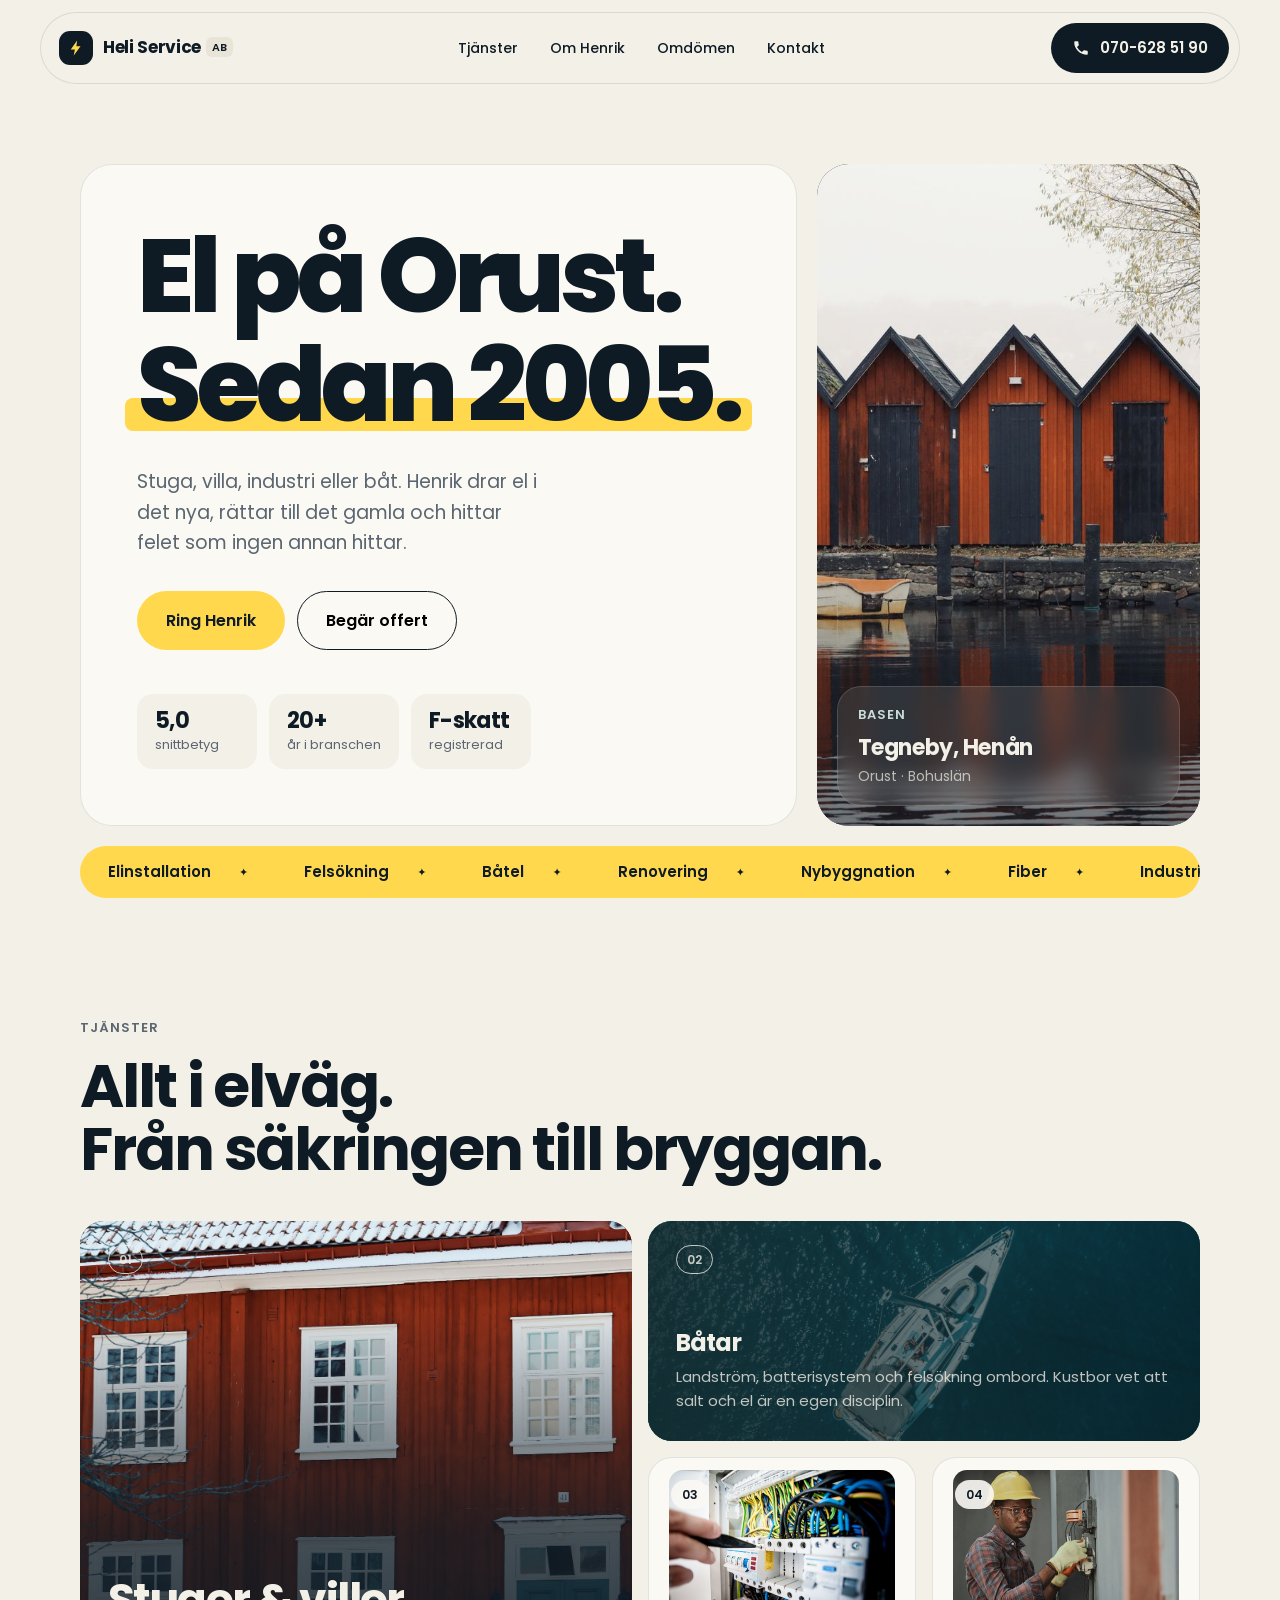
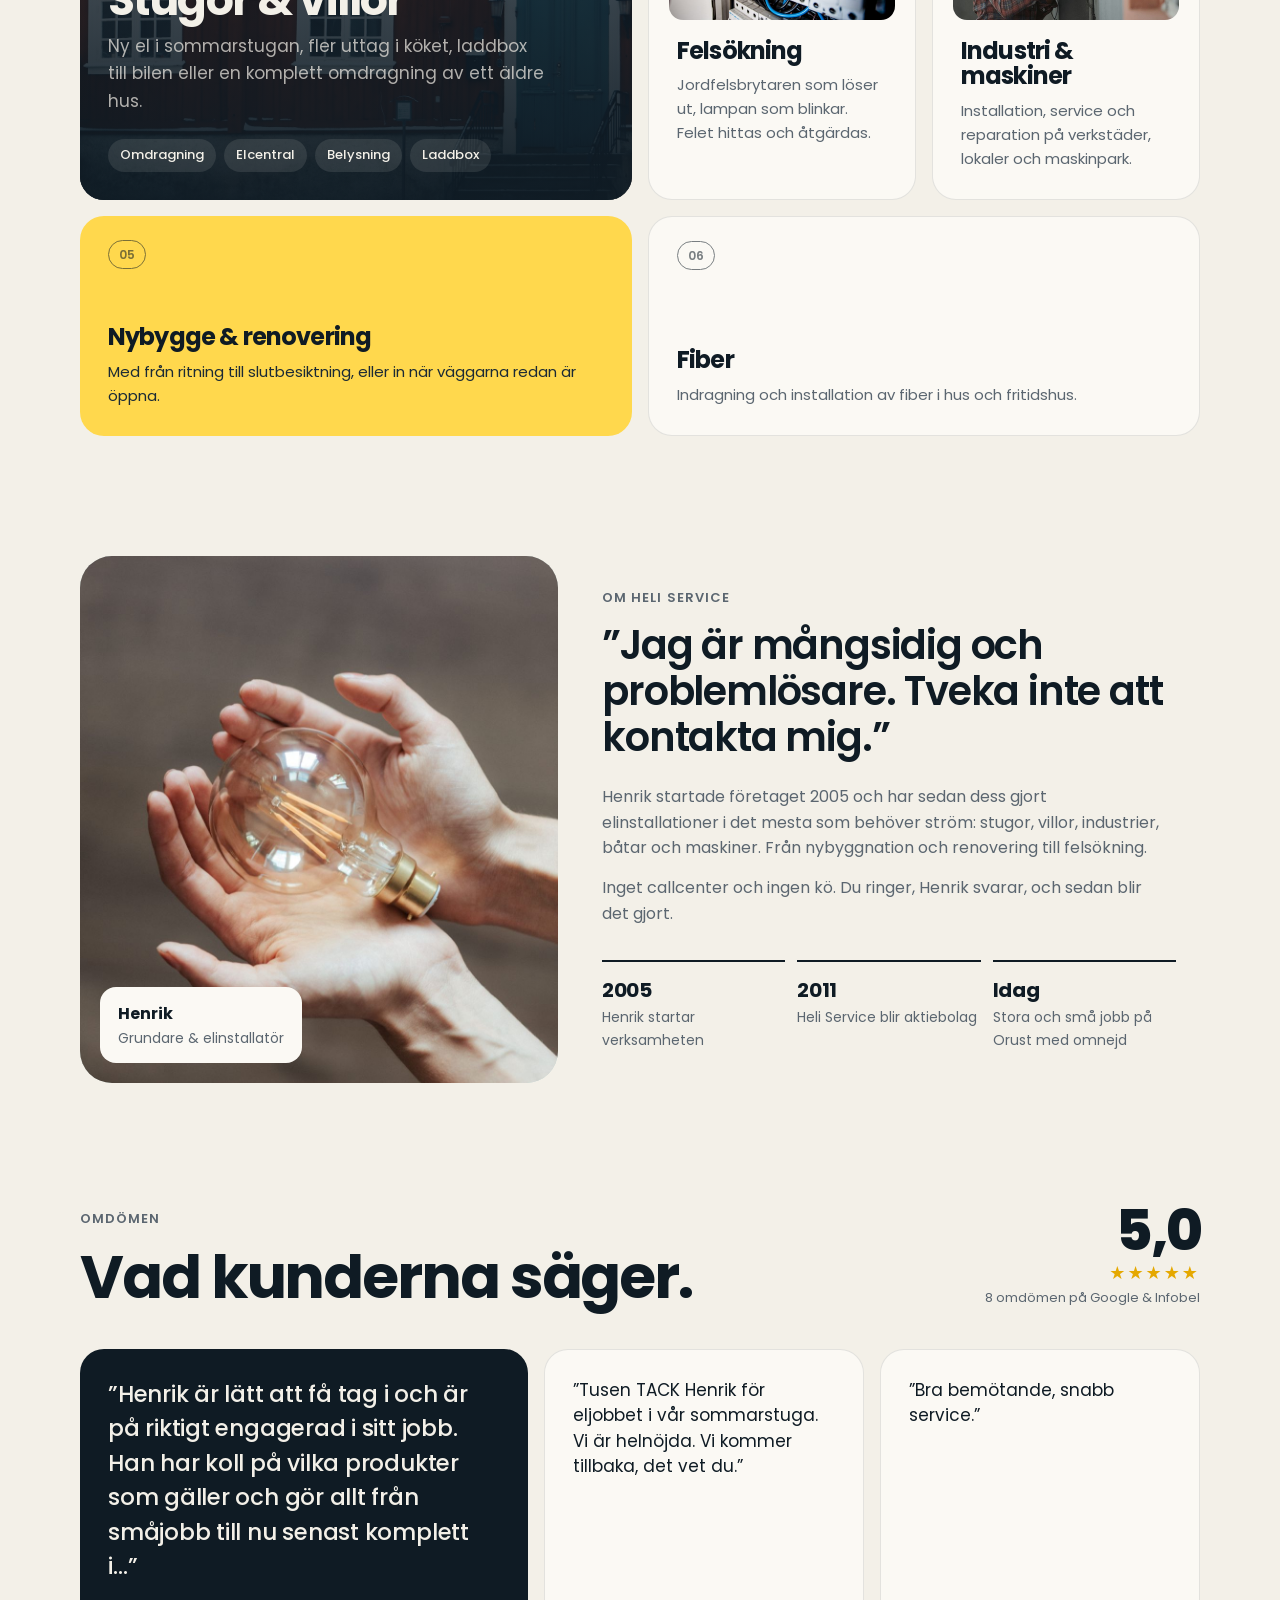
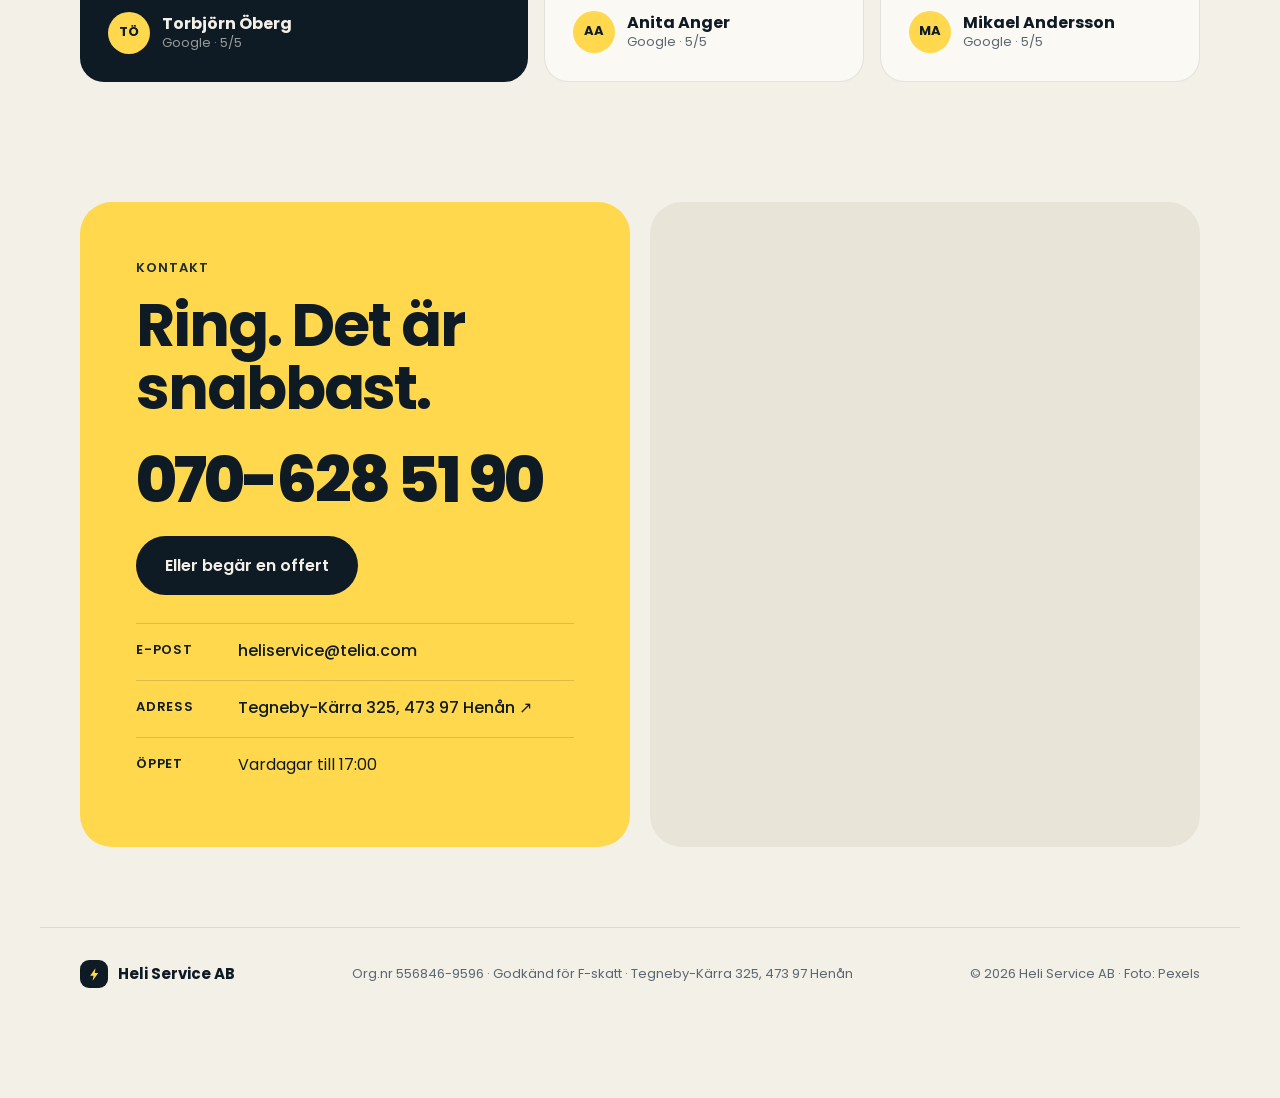
==== commit 7f920011: "Offertformulär i popup, ta bort öppet-nu-indikatorn Co-Authored-By: Claude Opus 5.5 <noreply@anthrop" ====
--- a/index.html
+++ b/index.html
@@ -58,14 +58,11 @@
     <!-- HERO -->
     <section class="hero">
       <div class="hero-copy">
-        <p class="status" id="status" hidden>
-          <span class="dot" aria-hidden="true"></span><span id="status-text"></span>
-        </p>
         <h1>El på Orust.<br><span class="hl">Sedan 2005.</span></h1>
         <p class="lead">Stuga, villa, industri eller båt. Henrik drar el i det nya, rättar till det gamla och hittar felet som ingen annan hittar.</p>
         <div class="hero-actions">
           <a class="btn btn-volt btn-lg" href="tel:+46706285190">Ring Henrik</a>
-          <a class="btn btn-ghost btn-lg" href="mailto:heliservice@telia.com">Mejla en förfrågan</a>
+          <button type="button" class="btn btn-ghost btn-lg" data-open-quote>Begär offert</button>
         </div>
         <ul class="hero-facts" aria-label="Snabbfakta">
           <li><strong>5,0</strong><span>snittbetyg</span></li>
@@ -205,6 +202,7 @@
         <p class="eyebrow">Kontakt</p>
         <h2>Ring. Det är snabbast.</h2>
         <a class="big-phone" href="tel:+46706285190">070-628 51 90</a>
+        <button type="button" class="btn btn-dark btn-lg contact-quote" data-open-quote>Eller begär en offert</button>
         <ul class="contact-list">
           <li>
             <span>E-post</span>
@@ -243,6 +241,83 @@
     Ring
   </a>
 
+  <dialog class="quote" id="quote" aria-labelledby="quote-title">
+    <form class="quote-form" id="quote-form" novalidate>
+      <header class="quote-head">
+        <div>
+          <p class="eyebrow">Offertförfrågan</p>
+          <h2 id="quote-title">Berätta om jobbet.</h2>
+        </div>
+        <button type="button" class="quote-close" data-close-quote aria-label="Stäng">
+          <svg viewBox="0 0 24 24" aria-hidden="true"><path d="M6 6l12 12M18 6 6 18"/></svg>
+        </button>
+      </header>
+
+      <fieldset class="field">
+        <legend>Vad gäller det?</legend>
+        <div class="pills">
+          <label><input type="radio" name="typ" value="Stuga / villa" checked><span>Stuga / villa</span></label>
+          <label><input type="radio" name="typ" value="Båt"><span>Båt</span></label>
+          <label><input type="radio" name="typ" value="Felsökning"><span>Felsökning</span></label>
+          <label><input type="radio" name="typ" value="Industri / maskiner"><span>Industri / maskiner</span></label>
+          <label><input type="radio" name="typ" value="Nybygge / renovering"><span>Nybygge / renovering</span></label>
+          <label><input type="radio" name="typ" value="Fiber"><span>Fiber</span></label>
+          <label><input type="radio" name="typ" value="Annat"><span>Annat</span></label>
+        </div>
+      </fieldset>
+
+      <label class="field">
+        <span>Beskriv jobbet</span>
+        <textarea name="beskrivning" rows="4" required placeholder="T.ex. ny elcentral och fler uttag i sommarstugan"></textarea>
+      </label>
+
+      <div class="field-row">
+        <label class="field">
+          <span>Namn</span>
+          <input name="namn" autocomplete="name" required>
+        </label>
+        <label class="field">
+          <span>Telefon</span>
+          <input name="telefon" type="tel" autocomplete="tel" required>
+        </label>
+      </div>
+
+      <div class="field-row">
+        <label class="field">
+          <span>E-post <small>(valfritt)</small></span>
+          <input name="epost" type="email" autocomplete="email">
+        </label>
+        <label class="field">
+          <span>Ort / adress</span>
+          <input name="ort" autocomplete="address-level2" placeholder="T.ex. Henån">
+        </label>
+      </div>
+
+      <label class="field">
+        <span>När?</span>
+        <select name="nar">
+          <option>Så snart som möjligt</option>
+          <option>Inom en månad</option>
+          <option>Flexibelt</option>
+        </select>
+      </label>
+
+      <p class="quote-error" id="quote-error" role="alert" hidden></p>
+
+      <footer class="quote-foot">
+        <button type="submit" class="btn btn-volt btn-lg">Skicka förfrågan</button>
+        <p>Henrik återkommer så snart han kan. Bråttom? Ring <a href="tel:+46706285190">070-628 51 90</a>.</p>
+      </footer>
+    </form>
+
+    <div class="quote-done" id="quote-done" hidden>
+      <span class="done-mark" aria-hidden="true"><svg viewBox="0 0 24 24"><path d="M5 12.5l4.5 4.5L19 7.5"/></svg></span>
+      <h2>Tack!</h2>
+      <p id="quote-done-text">Förfrågan är skickad. Henrik hör av sig.</p>
+      <button type="button" class="btn btn-dark" data-close-quote>Stäng</button>
+    </div>
+  </dialog>
+
   <script src="main.js" defer></script>
 </body>
 </html>
--- a/styles.css
+++ b/styles.css
@@ -16,6 +16,7 @@
 }
 
 *, *::before, *::after { box-sizing: border-box; }
+[hidden] { display: none !important; }
 html { scroll-behavior: smooth; scroll-padding-top: 96px; }
 body {
   margin: 0;
@@ -99,14 +100,6 @@
   padding: clamp(28px, 5vw, 56px);
   display: flex; flex-direction: column; justify-content: center;
 }
-.status {
-  display: inline-flex; align-self: flex-start; align-items: center; gap: 8px;
-  font-size: 13px; font-weight: 600; padding: 6px 12px 6px 10px; border-radius: 999px;
-  background: var(--paper-2); margin-bottom: 28px;
-}
-.status .dot { width: 8px; height: 8px; border-radius: 50%; background: #9AA3A9; }
-.status.open .dot { background: #2BB673; box-shadow: 0 0 0 0 rgba(43,182,115,.5); animation: pulse 2s infinite; }
-@keyframes pulse { 70% { box-shadow: 0 0 0 8px rgba(43,182,115,0); } 100% { box-shadow: 0 0 0 0 rgba(43,182,115,0); } }
 
 .hero h1 { font-size: clamp(46px, 8.4vw, 104px); font-weight: 800; letter-spacing: -0.05em; }
 .hl { position: relative; white-space: nowrap; }
@@ -343,3 +336,76 @@
 .tile-thumb .tag { top: 22px; left: 22px; background: rgba(251,249,244,.9); opacity: 1; border-color: transparent; }
 
 .about-img { position: absolute; inset: 0; width: 100%; height: 100%; object-fit: cover; }
+
+/* ---------- Offert-popup ---------- */
+.contact-quote { margin: -8px 0 28px; }
+body.modal-open { overflow: hidden; }
+.quote {
+  width: min(640px, calc(100% - 24px)); max-height: calc(100dvh - 24px);
+  padding: 0; border: 0; border-radius: var(--r-xl);
+  background: #FBF9F4; color: var(--ink);
+  box-shadow: 0 30px 80px rgba(15, 27, 36, .35);
+}
+.quote[open] { animation: pop .35s cubic-bezier(.2, .9, .3, 1.2); }
+.quote::backdrop { background: rgba(15, 27, 36, .55); backdrop-filter: blur(6px); -webkit-backdrop-filter: blur(6px); }
+@keyframes pop { from { opacity: 0; transform: translateY(16px) scale(.97); } }
+.quote-form, .quote-done { padding: clamp(22px, 4vw, 36px); display: grid; gap: 18px; }
+.quote-head { display: flex; justify-content: space-between; align-items: flex-start; gap: 16px; }
+.quote-head .eyebrow { margin-bottom: 8px; }
+.quote-head h2 { font-size: clamp(28px, 4vw, 36px); }
+.quote-close {
+  flex: none; width: 44px; height: 44px; border-radius: 50%; border: 0; cursor: pointer;
+  background: var(--paper-2); display: grid; place-items: center; transition: background .2s;
+}
+.quote-close:hover { background: var(--volt); }
+.quote-close svg { width: 18px; height: 18px; fill: none; stroke: var(--ink); stroke-width: 2.2; stroke-linecap: round; }
+
+.field { display: grid; gap: 6px; border: 0; padding: 0; margin: 0; min-width: 0; }
+.field > span, .field legend { font-size: 13px; font-weight: 600; padding: 0; margin-bottom: 2px; }
+.field small { font-weight: 400; color: var(--muted); }
+.field-row { display: grid; grid-template-columns: 1fr 1fr; gap: 14px; }
+.field input, .field textarea, .field select {
+  font: inherit; font-size: 15px; color: var(--ink); width: 100%;
+  padding: 13px 16px; border-radius: var(--r-md);
+  border: 1.5px solid var(--line); background: #fff;
+  transition: border-color .2s, box-shadow .2s;
+}
+.field textarea { resize: vertical; min-height: 110px; }
+.field select { appearance: none; background: #fff url("data:image/svg+xml,%3Csvg xmlns='http://www.w3.org/2000/svg' viewBox='0 0 24 24'%3E%3Cpath d='m6 9 6 6 6-6' fill='none' stroke='%230F1B24' stroke-width='2'/%3E%3C/svg%3E") no-repeat right 14px center / 18px; }
+.field input:focus, .field textarea:focus, .field select:focus {
+  outline: none; border-color: var(--ink); box-shadow: 0 0 0 4px rgba(255, 216, 77, .6);
+}
+.field .invalid { border-color: #D2483A; }
+
+.pills { display: flex; flex-wrap: wrap; gap: 8px; }
+.pills label { cursor: pointer; }
+.pills input { position: absolute; opacity: 0; pointer-events: none; }
+.pills span {
+  display: inline-block; padding: 9px 15px; border-radius: 999px; font-size: 14px; font-weight: 500;
+  border: 1.5px solid var(--line); background: #fff; transition: all .15s;
+}
+.pills label:hover span { border-color: var(--ink); }
+.pills input:checked + span { background: var(--ink); color: var(--paper); border-color: var(--ink); }
+.pills input:focus-visible + span { box-shadow: 0 0 0 4px rgba(255, 216, 77, .7); }
+
+.quote-error { color: #B23A2E; font-size: 14px; font-weight: 500; }
+.quote-foot { display: flex; align-items: center; gap: 16px; flex-wrap: wrap; padding-top: 4px; }
+.quote-foot .btn { border: 0; cursor: pointer; font-family: inherit; }
+.quote-foot p { font-size: 13px; color: var(--muted); flex: 1; min-width: 200px; }
+.quote-foot a { font-weight: 600; color: var(--ink); }
+
+.quote-done { justify-items: start; padding-block: clamp(36px, 6vw, 56px); }
+.quote-done h2 { font-size: 40px; }
+.quote-done p { color: var(--muted); max-width: 40ch; }
+.quote-done .btn { border: 0; cursor: pointer; font-family: inherit; margin-top: 8px; }
+.done-mark { width: 56px; height: 56px; border-radius: 50%; background: var(--volt); display: grid; place-items: center; }
+.done-mark svg { width: 28px; height: 28px; fill: none; stroke: var(--ink); stroke-width: 2.6; stroke-linecap: round; stroke-linejoin: round; }
+
+button.btn { cursor: pointer; font-family: inherit; background-color: transparent; }
+button.btn-dark { background: var(--ink); }
+button.btn-volt { background: var(--volt); }
+
+@media (max-width: 620px) {
+  .field-row { grid-template-columns: 1fr; }
+  .quote { width: 100%; max-width: none; max-height: 92dvh; margin: auto 0 0; border-radius: var(--r-xl) var(--r-xl) 0 0; }
+}
